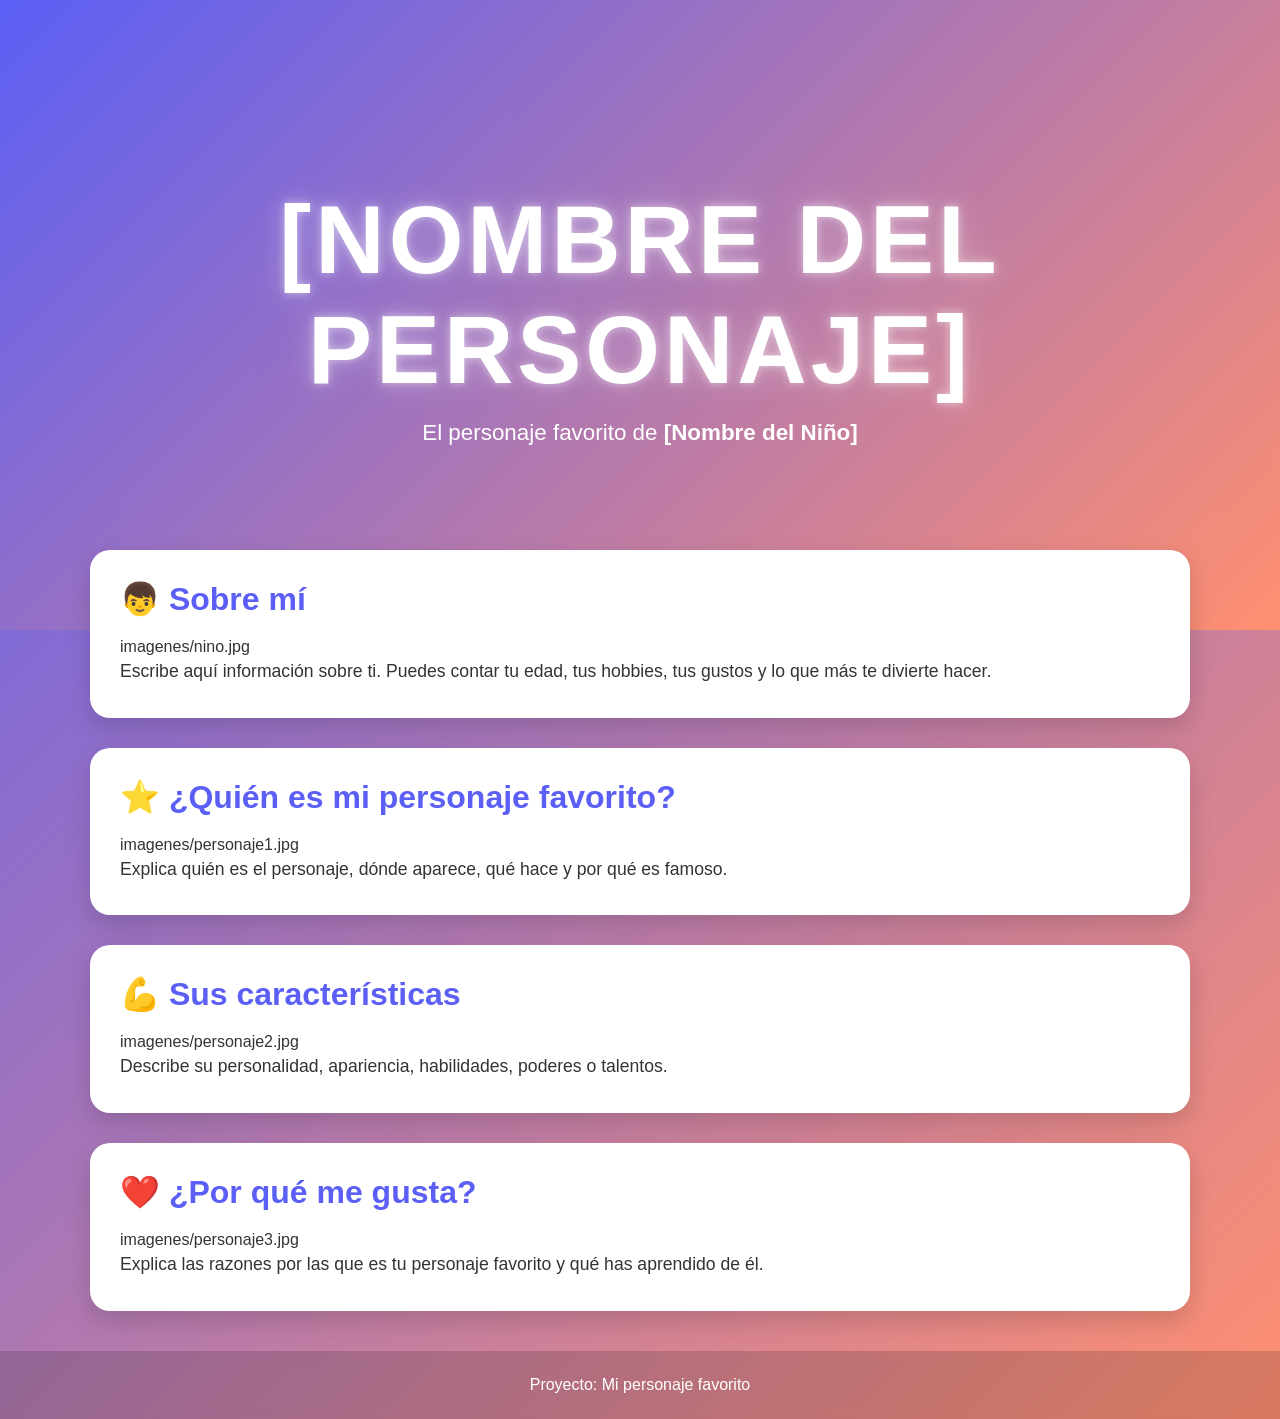
==== docs/personajeFavorito/index.html @ 51e7ff55 "Automated update" ====
<!DOCTYPE html>
<html lang="es">

<head>
    <meta charset="UTF-8">
    <meta name="viewport" content="width=device-width, initial-scale=1.0">
    <title>[Nombre del Personaje]</title>
    <link rel="stylesheet" href="style.css">
</head>

<body>

    <header class="hero">
        <div class="hero-content">
            <h1>[NOMBRE DEL PERSONAJE]</h1>
            <p>El personaje favorito de <strong>[Nombre del Niño]</strong></p>
        </div>
    </header>

    <main>

        <section class="card">
            <h2>👦 Sobre mí</h2>
            imagenes/nino.jpg

            <p>
                Escribe aquí información sobre ti.
                Puedes contar tu edad, tus hobbies,
                tus gustos y lo que más te divierte hacer.
            </p>
        </section>

        <section class="card">
            <h2>⭐ ¿Quién es mi personaje favorito?</h2>
            imagenes/personaje1.jpg

            <p>
                Explica quién es el personaje, dónde aparece,
                qué hace y por qué es famoso.
            </p>
        </section>

        <section class="card">
            <h2>💪 Sus características</h2>
            imagenes/personaje2.jpg

            <p>
                Describe su personalidad, apariencia,
                habilidades, poderes o talentos.
            </p>
        </section>

        <section class="card">
            <h2>❤️ ¿Por qué me gusta?</h2>
            imagenes/personaje3.jpg

            <p>
                Explica las razones por las que es tu personaje favorito
                y qué has aprendido de él.
            </p>
        </section>

    </main>

    <footer>
        <p>Proyecto: Mi personaje favorito</p>
    </footer>

</body>

</html>
---- docs/personajeFavorito/style.css ----
/*======================================
  PALETA DE COLORES
======================================*/
:root {
    --color-primario: #5b5ff5;
    --color-secundario: #ff8f70;
}

/*======================================
  CONFIGURACIÓN GENERAL
======================================*/
* {
    margin: 0;
    padding: 0;
    box-sizing: border-box;
}

body {
    font-family: "Segoe UI", Arial, sans-serif;

    background: linear-gradient(
        135deg,
        var(--color-primario),
        var(--color-secundario)
    );

    min-height: 100vh;
    color: #333;
}

/*======================================
  HERO
======================================*/
.hero {
    height: 70vh;

    display: flex;
    justify-content: center;
    align-items: center;

    text-align: center;

    background: linear-gradient(
        135deg,
        var(--color-primario),
        var(--color-secundario)
    );

    color: white;
}

.hero-content {
    animation: aparecer 1.5s ease;
}

.hero h1 {
    font-size: clamp(3rem, 8vw, 6rem);
    letter-spacing: 4px;
    text-transform: uppercase;

    text-shadow:
        0 0 10px rgba(255,255,255,.5),
        0 0 30px rgba(255,255,255,.3);

    animation: flotar 3s ease-in-out infinite;
}

.hero p {
    font-size: 1.4rem;
    margin-top: 15px;
}

/*======================================
  CONTENEDOR
======================================*/
main {
    width: 90%;
    max-width: 1100px;

    margin: -80px auto 40px;
}

/*======================================
  TARJETAS
======================================*/
.card {
    background: white;

    margin-bottom: 30px;
    padding: 30px;

    border-radius: 20px;

    box-shadow: 0 10px 25px rgba(0,0,0,.15);

    transition: .3s;
}

.card:hover {
    transform: translateY(-8px);
}

.card h2 {
    color: var(--color-primario);
    margin-bottom: 20px;
    font-size: 2rem;
}

.card img {
    width: 100%;
    max-width: 450px;

    display: block;
    margin: 20px auto;

    border-radius: 15px;

    transition: .4s;
}

.card img:hover {
    transform: scale(1.05);
}

.card p {
    font-size: 1.1rem;
    line-height: 1.8;
}

/*======================================
  FOOTER
======================================*/
footer {
    text-align: center;

    padding: 25px;

    color: white;

    background: rgba(0,0,0,.15);

    backdrop-filter: blur(5px);
}

/*======================================
  ANIMACIONES
======================================*/
@keyframes aparecer {
    from {
        opacity: 0;
        transform: translateY(40px);
    }

    to {
        opacity: 1;
        transform: translateY(0);
    }
}

@keyframes flotar {
    0% {
        transform: translateY(0);
    }

    50% {
        transform: translateY(-10px);
    }

    100% {
        transform: translateY(0);
    }
}

/*======================================
  RESPONSIVE
======================================*/
@media (max-width: 768px) {

    .hero {
        height: 55vh;
    }

    .hero p {
        font-size: 1rem;
    }

    .card {
        padding: 20px;
    }

    .card h2 {
        font-size: 1.5rem;
    }
}
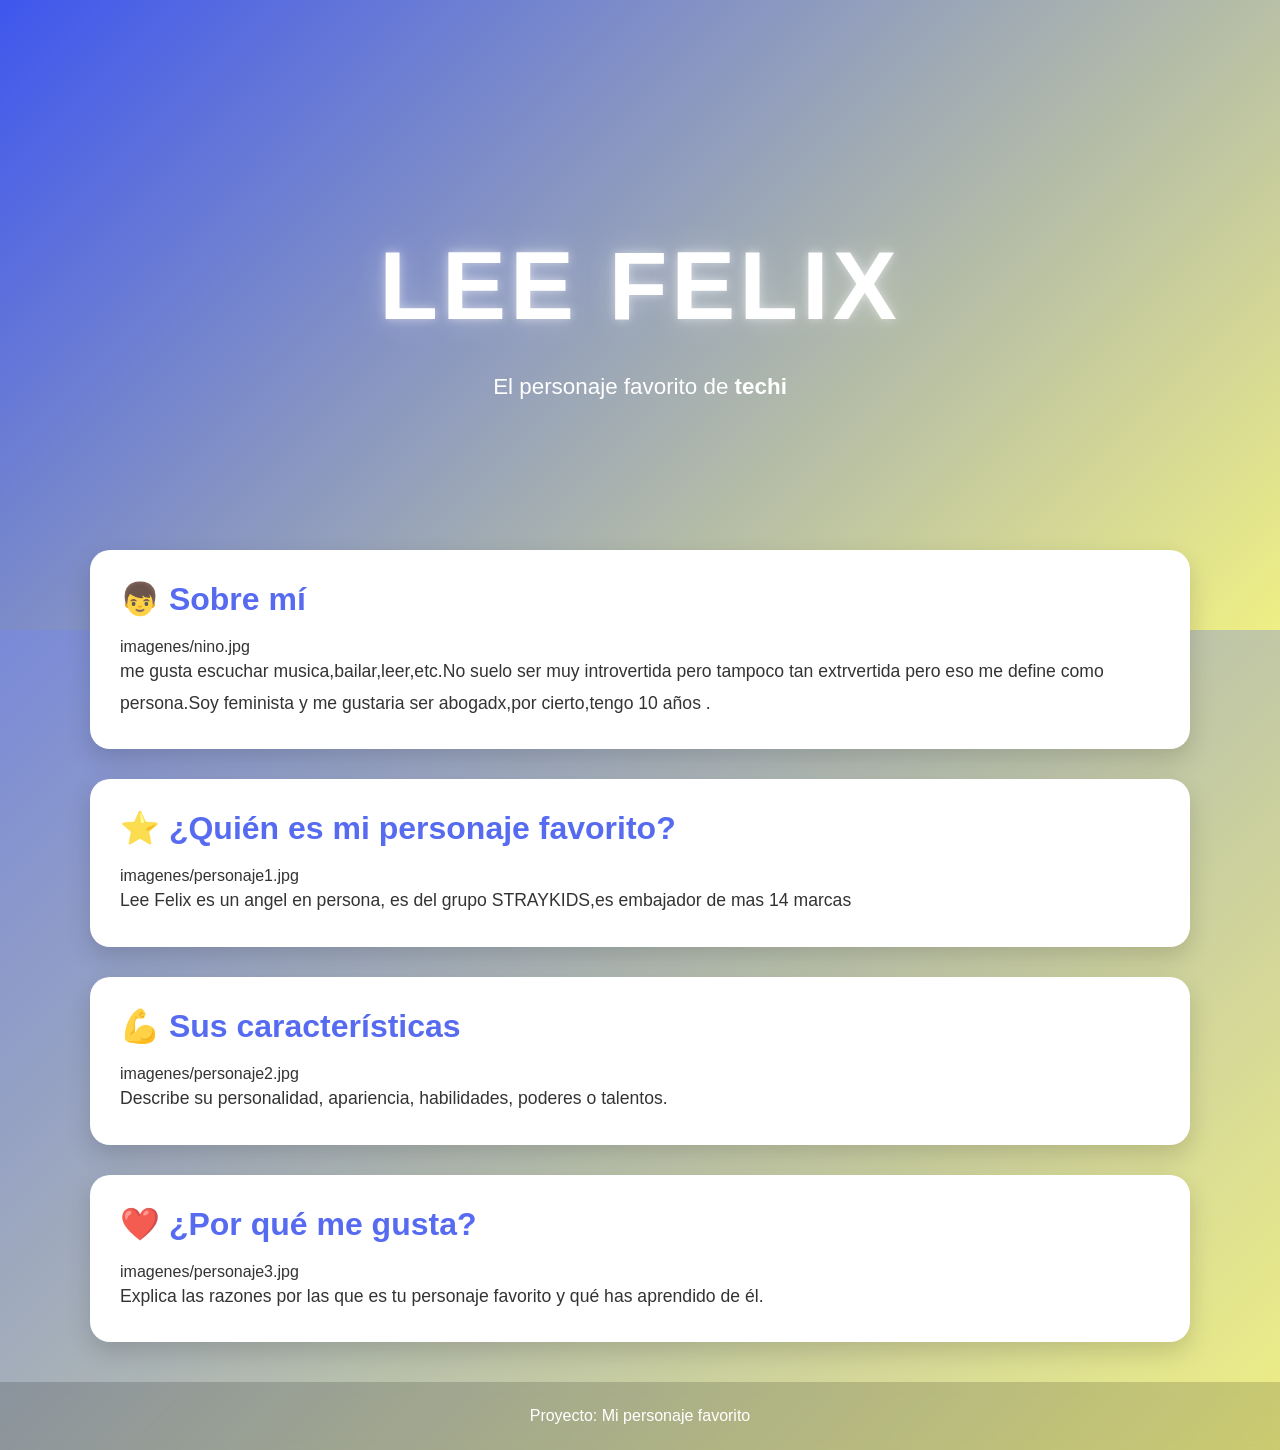
==== commit 05c2a47f: "lol" ====
--- a/docs/personajeFavorito/index.html
+++ b/docs/personajeFavorito/index.html
@@ -4,7 +4,7 @@
 <head>
     <meta charset="UTF-8">
     <meta name="viewport" content="width=device-width, initial-scale=1.0">
-    <title>[Nombre del Personaje]</title>
+    <title>LEE FELIX</title>
     <link rel="stylesheet" href="style.css">
 </head>
 
@@ -12,8 +12,9 @@
 
     <header class="hero">
         <div class="hero-content">
-            <h1>[NOMBRE DEL PERSONAJE]</h1>
-            <p>El personaje favorito de <strong>[Nombre del Niño]</strong></p>
+            <h1>Lee felix</h1>
+            <img style="width: 200px;" src="https://imgs.search.brave.com/QYDZgQuN6WchNoqQ_4Ott40FxCq7-K0csxIFzKDvqb8/rs:fit:860:0:0:0/g:ce/aHR0cHM6Ly9pLnJl/ZGQuaXQvaXNnNG83/dHdjNDJnMS5qcGc" alt="" srcset="">
+            <p>El personaje favorito de <strong>techi</strong></p>
         </div>
     </header>
 
@@ -24,9 +25,12 @@
             imagenes/nino.jpg
 
             <p>
-                Escribe aquí información sobre ti.
-                Puedes contar tu edad, tus hobbies,
-                tus gustos y lo que más te divierte hacer.
+                me gusta escuchar musica,bailar,leer,etc.No suelo ser 
+                muy introvertida pero tampoco tan extrvertida pero eso
+                me define como persona.Soy feminista y me gustaria ser
+                abogadx,por cierto,tengo 10 años 
+                
+                .
             </p>
         </section>
 
@@ -35,8 +39,8 @@
             imagenes/personaje1.jpg
 
             <p>
-                Explica quién es el personaje, dónde aparece,
-                qué hace y por qué es famoso.
+                Lee Felix es un angel en persona, es del grupo STRAYKIDS,es embajador
+                de mas 14 marcas
             </p>
         </section>
 
--- a/docs/personajeFavorito/style.css
+++ b/docs/personajeFavorito/style.css
@@ -2,8 +2,8 @@
   PALETA DE COLORES
 ======================================*/
 :root {
-    --color-primario: #5b5ff5;
-    --color-secundario: #ff8f70;
+    --color-primario: #3b53eedc;
+    --color-secundario: #efef85;
 }
 
 /*======================================
